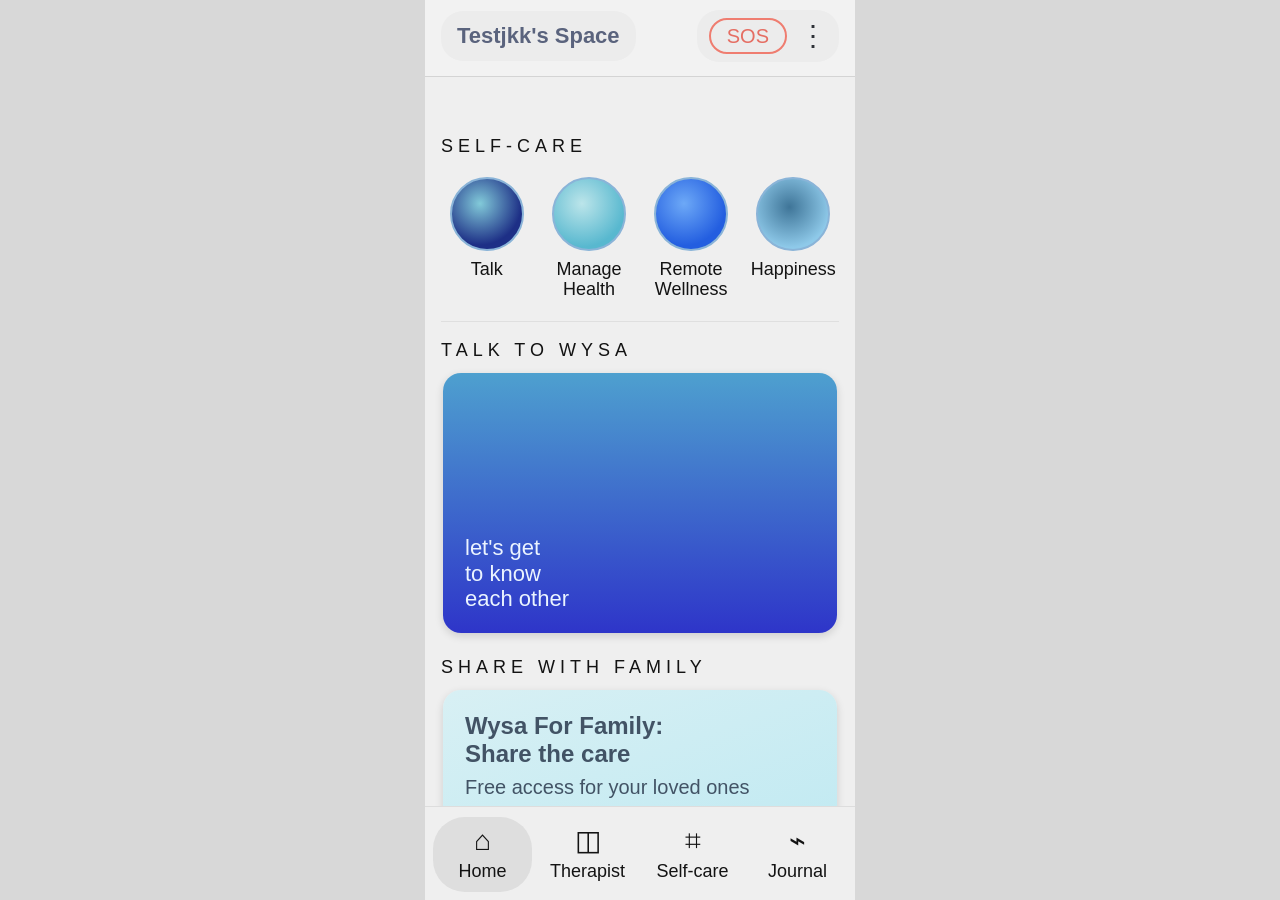
==== index.html @ be54496b "Add static mobile home screen mock UI" ====
<!doctype html>
<html lang="en">
  <head>
    <meta charset="UTF-8" />
    <meta
      name="viewport"
      content="width=device-width, initial-scale=1, viewport-fit=cover"
    />
    <title>Wysa Mobile Home (Static)</title>
    <link rel="stylesheet" href="styles.css" />
  </head>
  <body>
    <main class="phone-shell" aria-label="Mobile app mock screen">
      <header class="top-bar">
        <div class="chip">Testjkk's Space</div>
        <div class="top-actions">
          <div class="sos">SOS</div>
          <div class="menu" aria-hidden="true">⋮</div>
        </div>
      </header>

      <section class="scroll-content">
        <h2 class="section-title">SELF-CARE</h2>
        <div class="feature-row">
          <div class="feature">
            <div class="feature-circle navy"></div>
            <p>Talk</p>
          </div>
          <div class="feature">
            <div class="feature-circle teal"></div>
            <p>Manage<br />Health</p>
          </div>
          <div class="feature">
            <div class="feature-circle blue"></div>
            <p>Remote<br />Wellness</p>
          </div>
          <div class="feature">
            <div class="feature-circle sky"></div>
            <p>Happiness</p>
          </div>
        </div>

        <h2 class="section-title">TALK TO WYSA</h2>
        <article class="card card-wysa">
          <p>let's get<br />to know<br />each other</p>
        </article>

        <h2 class="section-title">SHARE WITH FAMILY</h2>
        <article class="card card-family">
          <h3>Wysa For Family:<br />Share the care</h3>
          <p>Free access for your loved ones</p>
        </article>

        <section class="insights">
          <p class="insights-kicker"><span></span>Insights</p>
          <h3>Your week's insights</h3>
          <div class="cta-outline">Open Report</div>
        </section>

        <h2 class="section-title">TALK TO A THERAPIST</h2>
        <article class="card card-therapist">
          <p>need more?<br />talk to an<br />expert</p>
        </article>

        <h2 class="section-title">RECOMMENDED</h2>
        <article class="card card-recommended">
          <div class="premium-label">Premium</div>
          <p>who am I?</p>
        </article>
      </section>

      <nav class="bottom-nav" aria-label="Bottom tabs">
        <div class="tab active">
          <div class="tab-icon">⌂</div>
          <p>Home</p>
        </div>
        <div class="tab">
          <div class="tab-icon">◫</div>
          <p>Therapist</p>
        </div>
        <div class="tab">
          <div class="tab-icon">⌗</div>
          <p>Self-care</p>
        </div>
        <div class="tab">
          <div class="tab-icon">⌁</div>
          <p>Journal</p>
        </div>
      </nav>
    </main>
  </body>
</html>
---- styles.css ----
:root {
  --bg: #efefef;
  --text: #131313;
  --muted: #5d667e;
  --white: #ffffff;
  --shadow: 0 3px 8px rgba(0, 0, 0, 0.14);
  --radius-lg: 18px;
}

* {
  box-sizing: border-box;
}

html,
body {
  margin: 0;
  font-family: "Segoe UI", Tahoma, Arial, sans-serif;
  background: #d8d8d8;
  color: var(--text);
  min-height: 100%;
}

body {
  display: flex;
  justify-content: center;
}

.phone-shell {
  width: 100%;
  max-width: 430px;
  min-height: 100vh;
  background: var(--bg);
  position: relative;
  overflow: hidden;
}

.top-bar {
  position: fixed;
  top: 0;
  width: min(430px, 100%);
  z-index: 20;
  display: flex;
  justify-content: space-between;
  align-items: center;
  padding: calc(10px + env(safe-area-inset-top, 0px)) 16px 14px;
  background: #f2f2f2;
  border-bottom: 1px solid #d4d4d4;
}

.chip {
  background: #ececec;
  border-radius: 22px;
  padding: 12px 16px;
  font-size: 22px;
  font-weight: 600;
  color: #5a637d;
}

.top-actions {
  background: #ececec;
  border-radius: 22px;
  padding: 8px 12px;
  display: flex;
  align-items: center;
  gap: 12px;
  min-width: 142px;
}

.sos {
  border: 2px solid #ef7d70;
  border-radius: 999px;
  color: #e56e63;
  font-size: 20px;
  padding: 6px 16px;
  line-height: 1;
}

.menu {
  font-size: 28px;
  line-height: 1;
  color: #2f3238;
}

.scroll-content {
  height: 100vh;
  overflow-y: auto;
  padding: 118px 16px calc(110px + env(safe-area-inset-bottom, 0px));
}

.section-title {
  margin: 18px 0 12px;
  font-size: 18px;
  letter-spacing: 5px;
  font-weight: 500;
}

.feature-row {
  display: flex;
  justify-content: space-between;
  gap: 10px;
  padding: 8px 0 22px;
  border-bottom: 1px solid #dfdfdf;
}

.feature {
  width: 23%;
  text-align: center;
  font-size: 18px;
}

.feature p {
  margin: 8px 0 0;
  line-height: 1.12;
}

.feature-circle {
  width: 74px;
  height: 74px;
  border-radius: 50%;
  margin: 0 auto;
  border: 2px solid #8ab4d8;
}

.feature-circle.navy {
  background: radial-gradient(circle at 40% 35%, #82cad9, #1d2f86 67%);
}

.feature-circle.teal {
  background: radial-gradient(circle at 40% 35%, #bce5ea, #58b8cf 70%);
}

.feature-circle.blue {
  background: radial-gradient(circle at 40% 35%, #6da9f7, #235ee0 68%);
}

.feature-circle.sky {
  background: radial-gradient(circle at 45% 40%, #3f7598, #8ec9e9 71%);
}

.card {
  border-radius: var(--radius-lg);
  box-shadow: var(--shadow);
  margin: 10px 2px 24px;
  padding: 22px;
  min-height: 220px;
  position: relative;
  overflow: hidden;
}

.card p,
.card h3 {
  margin: 0;
}

.card-wysa {
  background: linear-gradient(180deg, #4ea0cf, #2e35c9);
  color: #ebf4ff;
  min-height: 260px;
  display: flex;
  align-items: flex-end;
  font-size: 22px;
  line-height: 1.15;
}

.card-family {
  background: linear-gradient(160deg, #d8f0f4, #c2eaf2);
  min-height: 136px;
  color: #425365;
}

.card-family h3 {
  font-size: 24px;
  margin-bottom: 8px;
}

.card-family p {
  font-size: 20px;
}

.insights {
  margin: 10px 2px 24px;
  padding: 8px 6px;
}

.insights-kicker {
  display: flex;
  align-items: center;
  gap: 12px;
  font-size: 26px;
}

.insights-kicker span {
  width: 16px;
  height: 16px;
  border-radius: 50%;
  background: #c46c25;
}

.insights h3 {
  font-size: 52px;
  line-height: 1.05;
  font-weight: 500;
  margin: 12px 0 24px;
}

.cta-outline {
  border: 2px solid #b86620;
  color: #b86620;
  border-radius: 40px;
  text-align: center;
  font-size: 22px;
  padding: 18px 14px;
  width: 74%;
  margin: 0 auto;
}

.card-therapist {
  background: linear-gradient(160deg, #4a97c7, #306286);
  color: #ecf2f7;
  min-height: 264px;
  display: flex;
  align-items: flex-end;
  font-size: 22px;
  line-height: 1.16;
}

.card-recommended {
  background: linear-gradient(180deg, #68a4c0, #4d52b5);
  color: #edf1f6;
  min-height: 260px;
  display: flex;
  align-items: flex-end;
  font-size: 22px;
}

.premium-label {
  position: absolute;
  top: 18px;
  left: 18px;
  font-size: 18px;
  font-weight: 600;
}

.bottom-nav {
  position: fixed;
  left: 50%;
  transform: translateX(-50%);
  bottom: 0;
  width: min(430px, 100%);
  background: #efefef;
  border-top: 1px solid #dddddd;
  display: flex;
  gap: 6px;
  padding: 10px 8px calc(8px + env(safe-area-inset-bottom, 0px));
}

.tab {
  flex: 1;
  border-radius: 32px;
  text-align: center;
  padding: 10px 6px;
}

.tab.active {
  background: #dedede;
}

.tab-icon {
  font-size: 28px;
  line-height: 1;
}

.tab p {
  margin: 6px 0 0;
  font-size: 18px;
}

@media (max-width: 390px) {
  .chip {
    font-size: 18px;
  }

  .sos {
    font-size: 18px;
  }

  .insights h3 {
    font-size: 42px;
  }
}
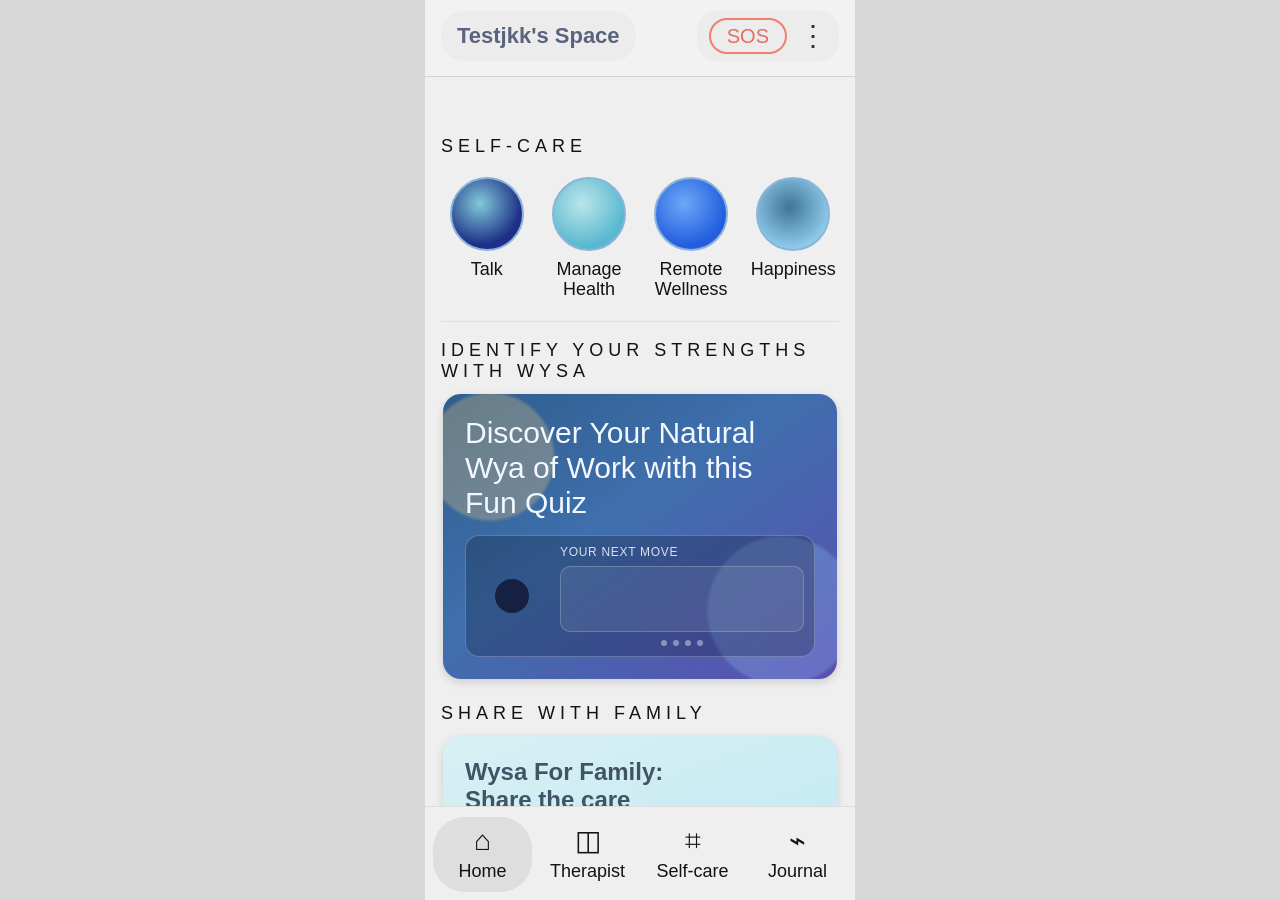
==== commit d2c47f71: "Move quiz card to top strengths section and improve swipe interaction" ====
--- a/index.html
+++ b/index.html
@@ -40,10 +40,25 @@
           </div>
         </div>
 
-        <h2 class="section-title">TALK TO WYSA</h2>
-        <article class="card card-wysa">
-          <p>let's get<br />to know<br />each other</p>
-        </article>
+        <h2 class="section-title">IDENTIFY YOUR STRENGTHS WITH WYSA</h2>
+        <a class="card card-recommended-quiz quiz-link" href="quiz.html">
+          <p>Discover Your Natural Wya of Work with this Fun Quiz</p>
+          <div id="quizProfilePreview" class="quiz-profile-preview" hidden>
+            <div class="mini-pie-wrap">
+              <div id="miniPieChart" class="mini-pie-chart"></div>
+              <div class="mini-pie-hole"></div>
+            </div>
+            <div class="mini-points">
+              <p class="mini-points-title">Your next move</p>
+              <div id="pointsFrame" class="mini-points-frame">
+                <p id="rotatingPoint" class="rotating-point"></p>
+              </div>
+              <div id="pointDots" class="point-dots" aria-hidden="true">
+                <span></span><span></span><span></span><span></span>
+              </div>
+            </div>
+          </div>
+        </a>
 
         <h2 class="section-title">SHARE WITH FAMILY</h2>
         <article class="card card-family">
@@ -88,5 +103,6 @@
         </div>
       </nav>
     </main>
+    <script src="home.js"></script>
   </body>
 </html>
--- a/styles.css
+++ b/styles.css
@@ -233,6 +233,120 @@
   font-size: 22px;
 }
 
+.card-recommended-quiz {
+  min-height: 270px;
+  color: #f3f8ff;
+  display: flex;
+  flex-direction: column;
+  justify-content: flex-end;
+  font-size: 30px;
+  line-height: 1.16;
+  font-weight: 500;
+  background:
+    radial-gradient(circle at 12% 22%, rgba(255, 208, 125, 0.28) 0 15%, transparent 16%),
+    radial-gradient(circle at 86% 76%, rgba(158, 222, 255, 0.22) 0 18%, transparent 19%),
+    linear-gradient(145deg, #305f8f 5%, #3f6fad 43%, #5b4fb3 100%);
+}
+
+.card-recommended-quiz p {
+  max-width: 90%;
+}
+
+.quiz-link {
+  text-decoration: none;
+  cursor: pointer;
+}
+
+.quiz-profile-preview {
+  margin-top: 14px;
+  width: 100%;
+  display: flex;
+  align-items: center;
+  gap: 12px;
+  background: rgba(5, 10, 25, 0.24);
+  border: 1px solid rgba(255, 255, 255, 0.24);
+  border-radius: 14px;
+  padding: 10px;
+}
+
+.mini-pie-wrap {
+  width: 72px;
+  height: 72px;
+  position: relative;
+  flex: 0 0 auto;
+}
+
+.mini-pie-chart {
+  width: 100%;
+  height: 100%;
+  border-radius: 50%;
+}
+
+.mini-pie-hole {
+  width: 34px;
+  height: 34px;
+  border-radius: 50%;
+  background: rgba(19, 28, 58, 0.9);
+  position: absolute;
+  top: 50%;
+  left: 50%;
+  transform: translate(-50%, -50%);
+}
+
+.mini-points {
+  min-width: 0;
+  width: 100%;
+}
+
+.mini-points-title {
+  margin: 0;
+  font-size: 12px;
+  letter-spacing: 0.7px;
+  text-transform: uppercase;
+  opacity: 0.86;
+}
+
+.rotating-point {
+  margin: 0;
+  font-size: 14px;
+  line-height: 1.3;
+  color: #eff6ff;
+}
+
+.mini-points-frame {
+  margin-top: 6px;
+  background: rgba(255, 255, 255, 0.08);
+  border: 1px solid rgba(255, 255, 255, 0.2);
+  border-radius: 10px;
+  padding: 8px 10px;
+  min-height: 66px;
+  display: flex;
+  align-items: center;
+  touch-action: pan-y;
+  user-select: none;
+  cursor: grab;
+}
+
+.point-dots {
+  margin-top: 8px;
+  display: flex;
+  justify-content: center;
+  gap: 6px;
+}
+
+.point-dots span {
+  width: 6px;
+  height: 6px;
+  border-radius: 50%;
+  background: rgba(255, 255, 255, 0.4);
+}
+
+.point-dots span.active {
+  width: 16px;
+  border-radius: 999px;
+  background: rgba(255, 255, 255, 0.95);
+}
+
 .premium-label {
   position: absolute;
   top: 18px;
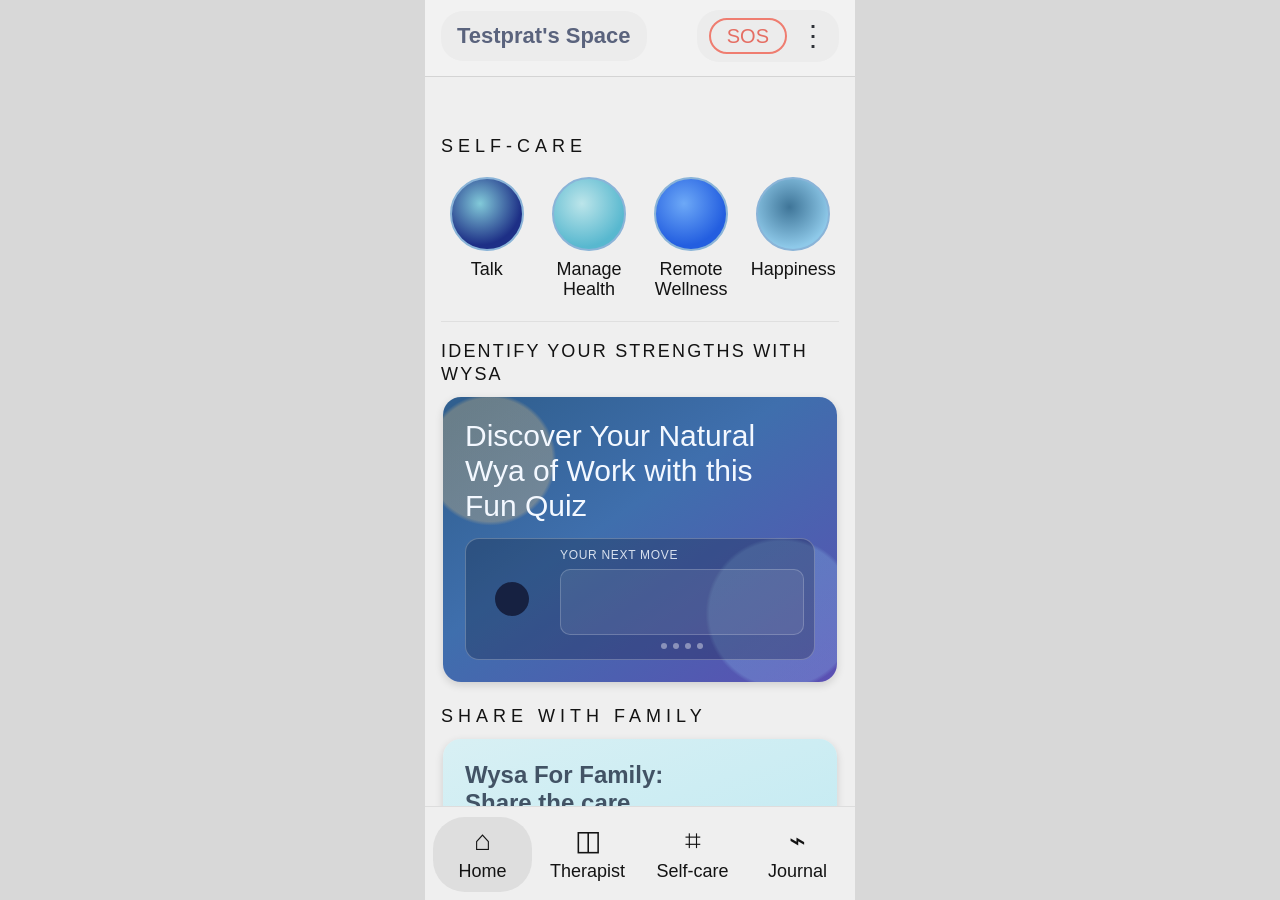
==== commit ad0d82f0: "Refine strengths title spacing and update user name to Testprat" ====
--- a/index.html
+++ b/index.html
@@ -12,7 +12,7 @@
   <body>
     <main class="phone-shell" aria-label="Mobile app mock screen">
       <header class="top-bar">
-        <div class="chip">Testjkk's Space</div>
+        <div class="chip">Testprat's Space</div>
         <div class="top-actions">
           <div class="sos">SOS</div>
           <div class="menu" aria-hidden="true">⋮</div>
@@ -40,7 +40,7 @@
           </div>
         </div>
 
-        <h2 class="section-title">IDENTIFY YOUR STRENGTHS WITH WYSA</h2>
+        <h2 class="section-title strengths-title">IDENTIFY YOUR STRENGTHS WITH WYSA</h2>
         <a class="card card-recommended-quiz quiz-link" href="quiz.html">
           <p>Discover Your Natural Wya of Work with this Fun Quiz</p>
           <div id="quizProfilePreview" class="quiz-profile-preview" hidden>
--- a/styles.css
+++ b/styles.css
@@ -92,6 +92,11 @@
   font-size: 18px;
   letter-spacing: 5px;
   font-weight: 500;
+}
+
+.strengths-title {
+  letter-spacing: 2.2px;
+  line-height: 1.25;
 }
 
 .feature-row {
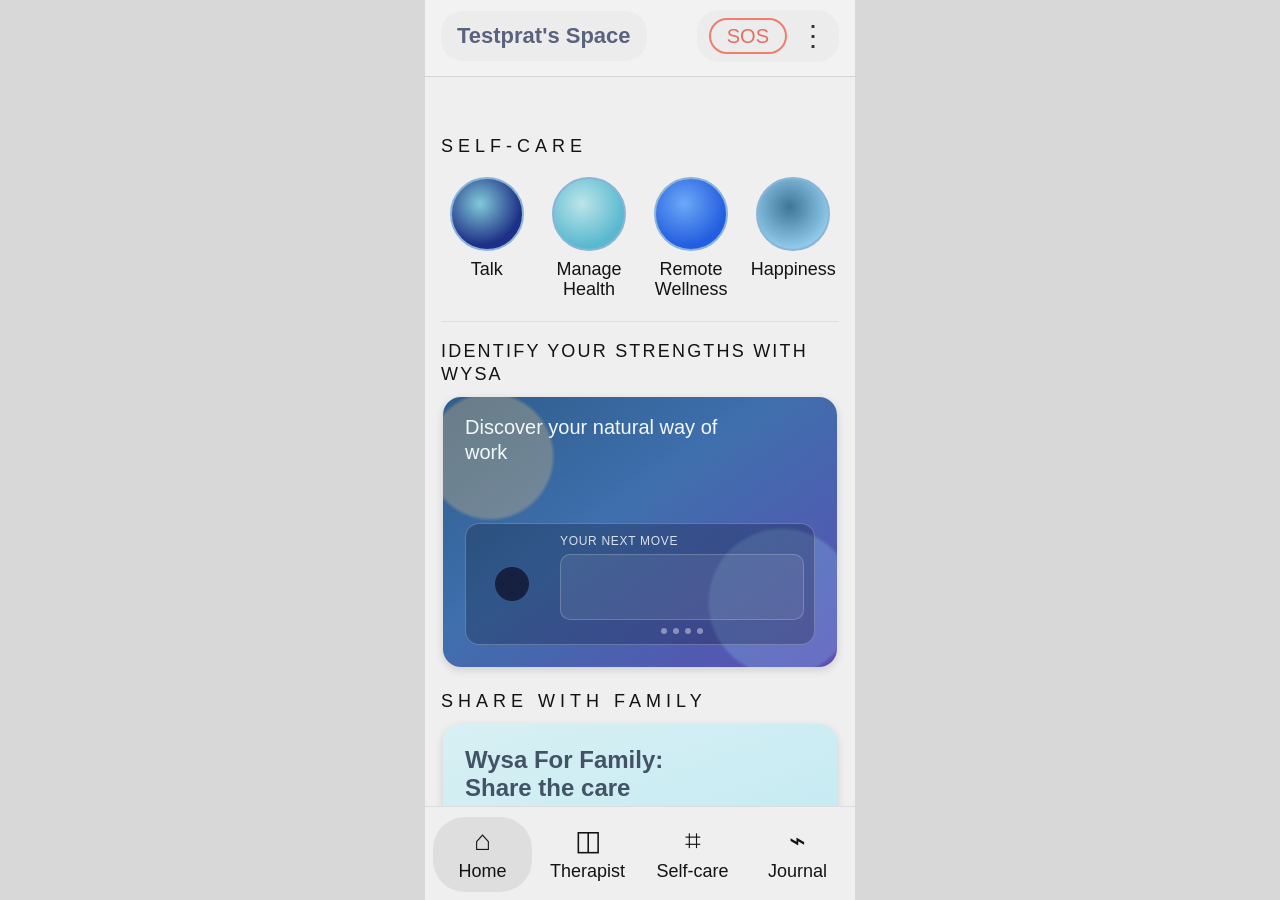
==== commit 5307801b: "Update quiz card title, layout positioning, and 10s auto-slide tips" ====
--- a/index.html
+++ b/index.html
@@ -42,7 +42,7 @@
 
         <h2 class="section-title strengths-title">IDENTIFY YOUR STRENGTHS WITH WYSA</h2>
         <a class="card card-recommended-quiz quiz-link" href="quiz.html">
-          <p>Discover Your Natural Wya of Work with this Fun Quiz</p>
+          <p>Discover your natural way of work</p>
           <div id="quizProfilePreview" class="quiz-profile-preview" hidden>
             <div class="mini-pie-wrap">
               <div id="miniPieChart" class="mini-pie-chart"></div>
--- a/styles.css
+++ b/styles.css
@@ -243,10 +243,11 @@
   color: #f3f8ff;
   display: flex;
   flex-direction: column;
-  justify-content: flex-end;
-  font-size: 30px;
-  line-height: 1.16;
+  justify-content: flex-start;
+  font-size: 20px;
+  line-height: 1.22;
   font-weight: 500;
+  padding-top: 18px;
   background:
     radial-gradient(circle at 12% 22%, rgba(255, 208, 125, 0.28) 0 15%, transparent 16%),
     radial-gradient(circle at 86% 76%, rgba(158, 222, 255, 0.22) 0 18%, transparent 19%),
@@ -254,7 +255,8 @@
 }
 
 .card-recommended-quiz p {
-  max-width: 90%;
+  max-width: 74%;
+  margin-bottom: 0;
 }
 
 .quiz-link {
@@ -263,7 +265,7 @@
 }
 
 .quiz-profile-preview {
-  margin-top: 14px;
+  margin-top: auto;
   width: 100%;
   display: flex;
   align-items: center;
